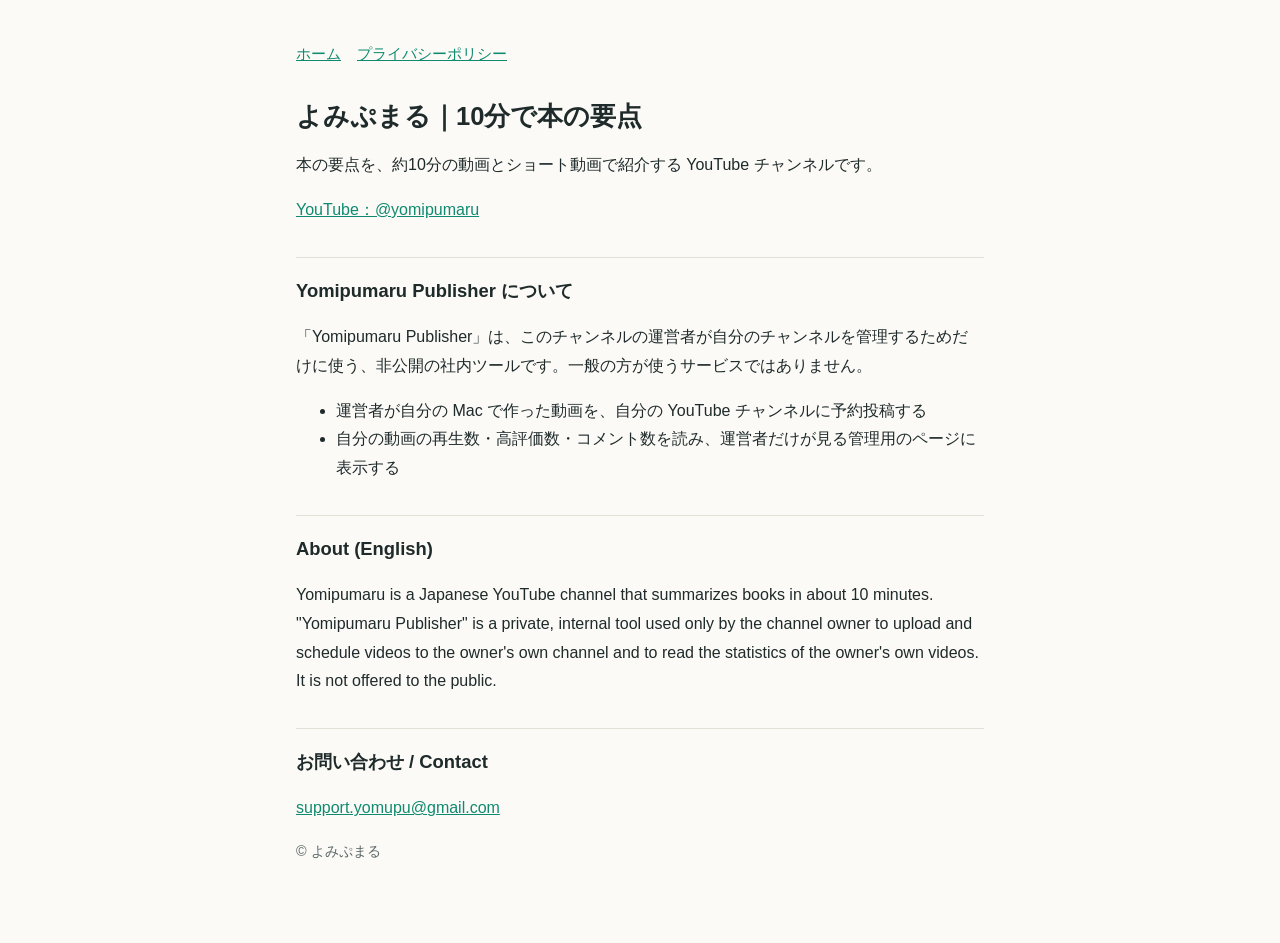
==== index.html @ f0469096 "よみぷまるの公式ページとプライバシーポリシー Co-Authored-By: Claude Opus 5.5 <noreply@anthropic.com>" ====
<!doctype html>
<html lang="ja"><head><meta charset="utf-8"><meta name="viewport" content="width=device-width,initial-scale=1">
<title>よみぷまる｜10分で本の要点</title><meta name="description" content="本の要点を10分で紹介する YouTube チャンネル「よみぷまる」の公式ページ">
<link rel="stylesheet" href="style.css"></head>
<body><main>
<nav><a href="./">ホーム</a><a href="privacy.html">プライバシーポリシー</a></nav>
<h1>よみぷまる｜10分で本の要点</h1>
<p>本の要点を、約10分の動画とショート動画で紹介する YouTube チャンネルです。</p>
<p><a href="https://www.youtube.com/@yomipumaru">YouTube：@yomipumaru</a></p>

<h2>Yomipumaru Publisher について</h2>
<p>「Yomipumaru Publisher」は、このチャンネルの運営者が自分のチャンネルを管理するためだけに使う、非公開の社内ツールです。一般の方が使うサービスではありません。</p>
<ul>
<li>運営者が自分の Mac で作った動画を、自分の YouTube チャンネルに予約投稿する</li>
<li>自分の動画の再生数・高評価数・コメント数を読み、運営者だけが見る管理用のページに表示する</li>
</ul>

<h2>About (English)</h2>
<p>Yomipumaru is a Japanese YouTube channel that summarizes books in about 10 minutes. "Yomipumaru Publisher" is a private, internal tool used only by the channel owner to upload and schedule videos to the owner's own channel and to read the statistics of the owner's own videos. It is not offered to the public.</p>

<h2>お問い合わせ / Contact</h2>
<p><a href="mailto:support.yomupu@gmail.com">support.yomupu@gmail.com</a></p>
<p class="muted">© よみぷまる</p>
</main></body></html>
---- style.css ----
:root{--bg:#fbfaf7;--fg:#1f2a2a;--muted:#5b6868;--accent:#0f8a6f;--line:#e3e0d8}
@media (prefers-color-scheme:dark){:root{--bg:#141a1a;--fg:#e8eeec;--muted:#9fb0ad;--accent:#3fc7a6;--line:#2a3434}}
*{box-sizing:border-box}body{margin:0;background:var(--bg);color:var(--fg);font:16px/1.8 -apple-system,"Hiragino Sans","Noto Sans JP",sans-serif}
main{max-width:720px;margin:0 auto;padding:40px 16px 64px}h1{font-size:1.6rem;line-height:1.4;margin:0 0 8px}h2{font-size:1.15rem;margin:32px 0 8px;padding-top:16px;border-top:1px solid var(--line)}
p,li{color:var(--fg)}.muted{color:var(--muted);font-size:.9rem}a{color:var(--accent)}nav{display:flex;gap:16px;margin-bottom:32px;font-size:.95rem}
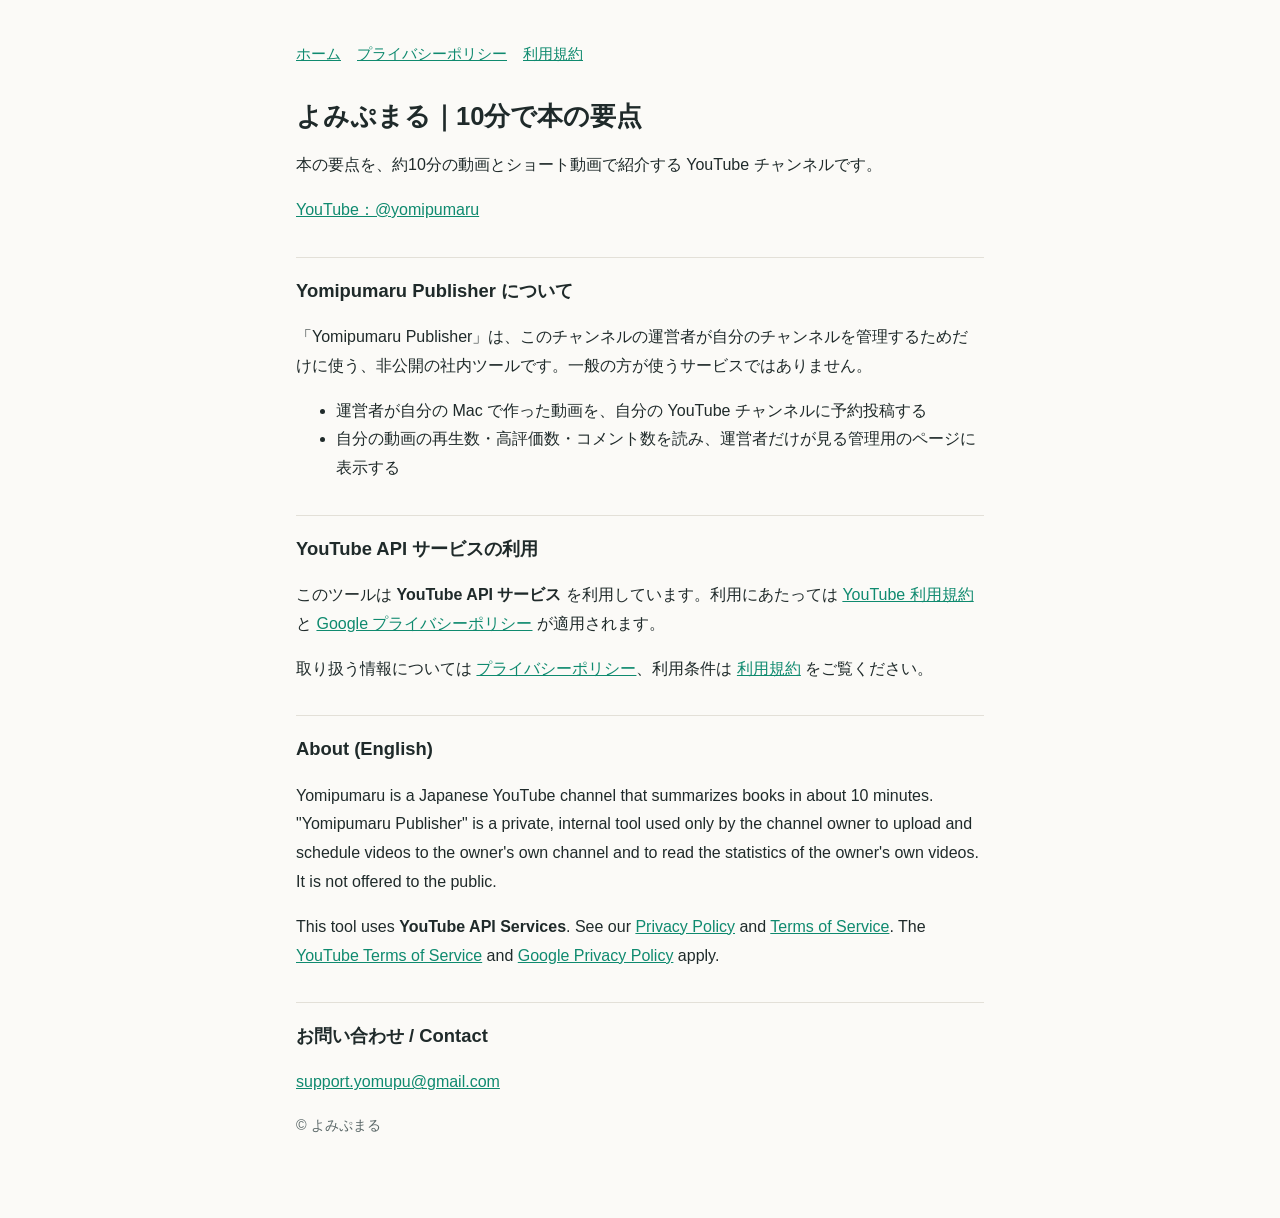
==== commit 87e0bb1b: "利用規約を追加、ホームに YouTube API の利用表示、プライバシーポリシーに保存期間と削除 Co-Authored-By: Claude Opus 5.5 <noreply@anthropic" ====
--- a/index.html
+++ b/index.html
@@ -3,7 +3,7 @@
 <title>よみぷまる｜10分で本の要点</title><meta name="description" content="本の要点を10分で紹介する YouTube チャンネル「よみぷまる」の公式ページ">
 <link rel="stylesheet" href="style.css"></head>
 <body><main>
-<nav><a href="./">ホーム</a><a href="privacy.html">プライバシーポリシー</a></nav>
+<nav><a href="./">ホーム</a><a href="privacy.html">プライバシーポリシー</a><a href="terms.html">利用規約</a></nav>
 <h1>よみぷまる｜10分で本の要点</h1>
 <p>本の要点を、約10分の動画とショート動画で紹介する YouTube チャンネルです。</p>
 <p><a href="https://www.youtube.com/@yomipumaru">YouTube：@yomipumaru</a></p>
@@ -15,8 +15,13 @@
 <li>自分の動画の再生数・高評価数・コメント数を読み、運営者だけが見る管理用のページに表示する</li>
 </ul>
 
+<h2>YouTube API サービスの利用</h2>
+<p class="yt">このツールは <strong>YouTube API サービス</strong> を利用しています。利用にあたっては <a href="https://www.youtube.com/t/terms">YouTube 利用規約</a> と <a href="https://policies.google.com/privacy">Google プライバシーポリシー</a> が適用されます。</p>
+<p>取り扱う情報については <a href="privacy.html">プライバシーポリシー</a>、利用条件は <a href="terms.html">利用規約</a> をご覧ください。</p>
+
 <h2>About (English)</h2>
 <p>Yomipumaru is a Japanese YouTube channel that summarizes books in about 10 minutes. "Yomipumaru Publisher" is a private, internal tool used only by the channel owner to upload and schedule videos to the owner's own channel and to read the statistics of the owner's own videos. It is not offered to the public.</p>
+<p>This tool uses <strong>YouTube API Services</strong>. See our <a href="privacy.html">Privacy Policy</a> and <a href="terms.html">Terms of Service</a>. The <a href="https://www.youtube.com/t/terms">YouTube Terms of Service</a> and <a href="https://policies.google.com/privacy">Google Privacy Policy</a> apply.</p>
 
 <h2>お問い合わせ / Contact</h2>
 <p><a href="mailto:support.yomupu@gmail.com">support.yomupu@gmail.com</a></p>
